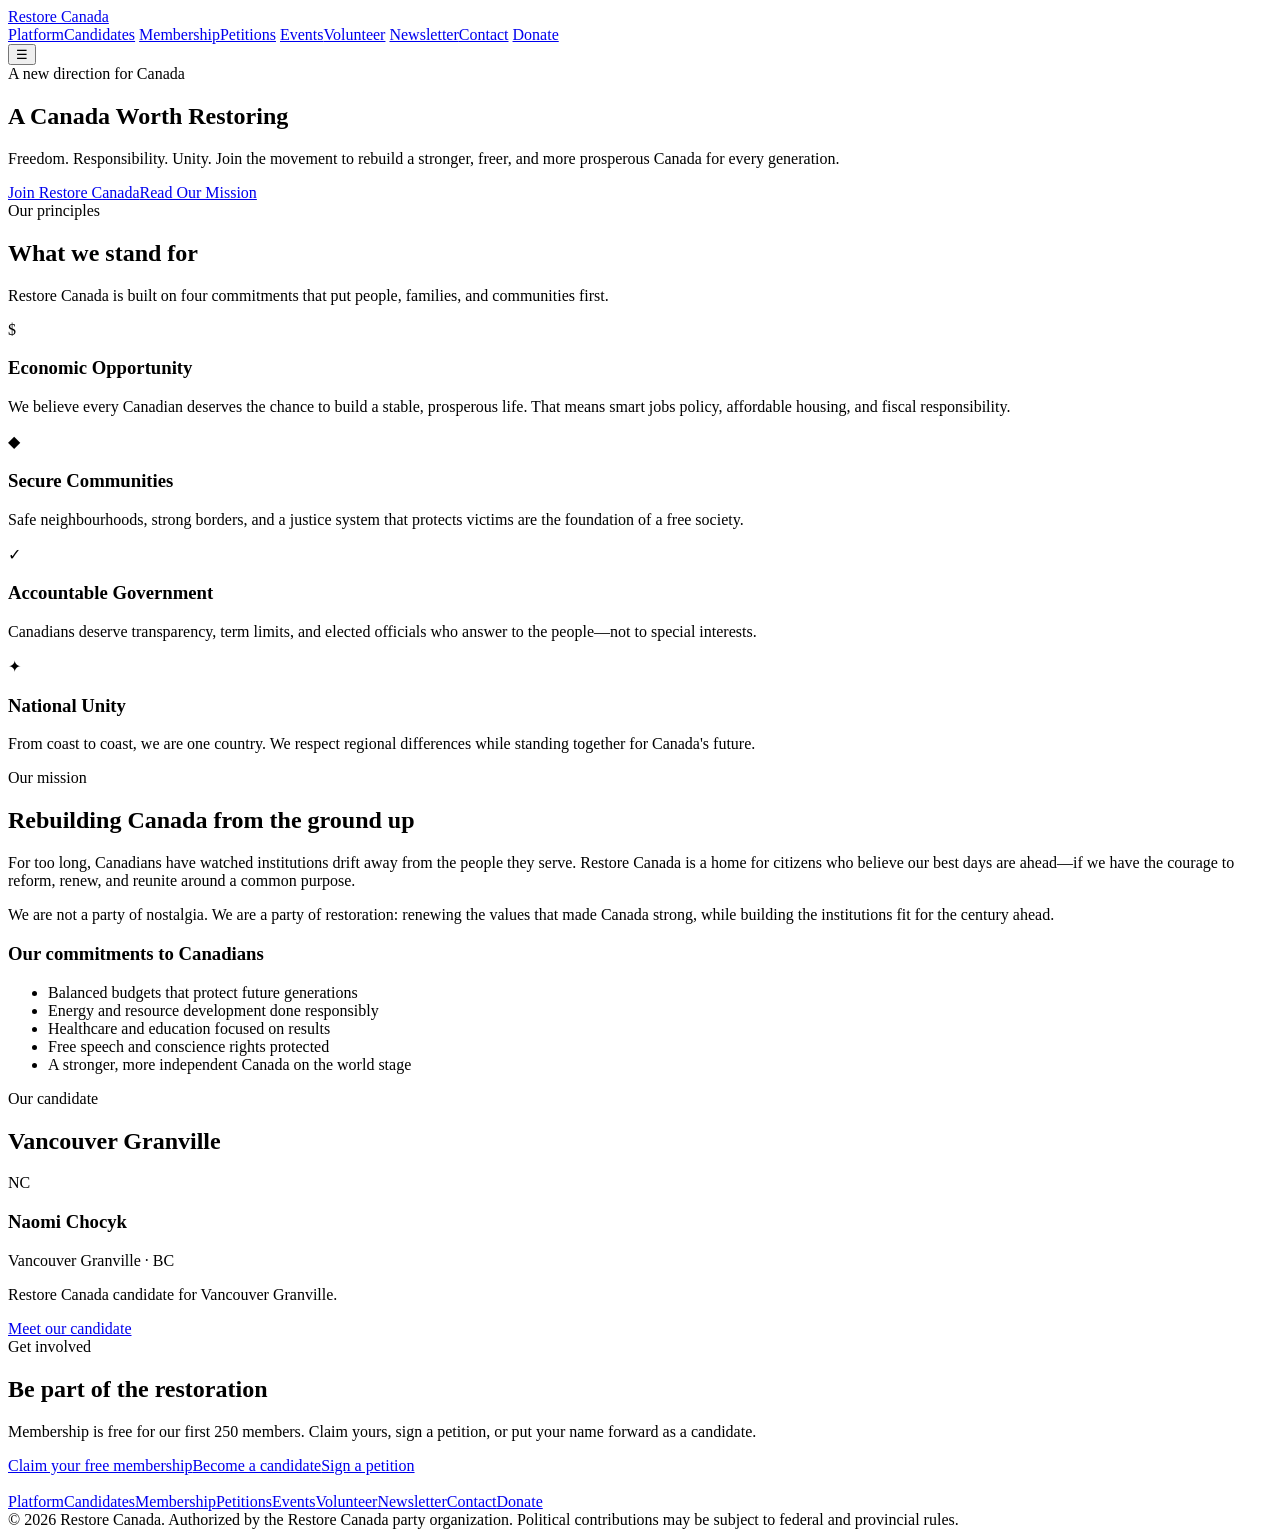
==== index.html @ 78493f51 "Add Restore Canada homepage" ====
<!doctype html><html><head><meta charset="utf-8"><meta name="viewport" content="width=device-width,initial-scale=1"><title>Restore Canada — A Canada Worth Restoring</title><link rel="stylesheet" href="style.css"></head><body><header><div class="wrap header"><a class="logo" href="index.html">Restore Canada</a><nav>
<a href="https://restore-canada.lovable.app/platform">Platform</a><a href="candidates.html">Candidates</a>
<a href="membership.html">Membership</a><a href="https://restore-canada.lovable.app/petitions">Petitions</a>
<a href="https://restore-canada.lovable.app/events">Events</a><a href="https://restore-canada.lovable.app/volunteer">Volunteer</a>
<a href="https://restore-canada.lovable.app/newsletter">Newsletter</a><a href="https://restore-canada.lovable.app/contact">Contact</a>
<a class="donate" href="https://restore-canada.lovable.app/donate">Donate</a></nav><button class="menu">☰</button></div></header>
<section class="hero"><div class="wrap"><div class="content"><div class="kicker">A new direction for Canada</div><h1>A Canada Worth Restoring</h1><p>Freedom. Responsibility. Unity. Join the movement to rebuild a stronger, freer, and more prosperous Canada for every generation.</p><div class="buttons"><a class="btn btn-red" href="membership.html">Join Restore Canada</a><a class="btn btn-light" href="#mission">Read Our Mission</a></div></div></div></section>
<section class="cream"><div class="wrap center"><div class="kicker">Our principles</div><h2 class="section-title">What we stand for</h2><p class="intro">Restore Canada is built on four commitments that put people, families, and communities first.</p>
<div class="grid4"><div class="principle"><div class="icon">$</div><h3>Economic Opportunity</h3><p>We believe every Canadian deserves the chance to build a stable, prosperous life. That means smart jobs policy, affordable housing, and fiscal responsibility.</p></div>
<div class="principle"><div class="icon">◆</div><h3>Secure Communities</h3><p>Safe neighbourhoods, strong borders, and a justice system that protects victims are the foundation of a free society.</p></div>
<div class="principle"><div class="icon">✓</div><h3>Accountable Government</h3><p>Canadians deserve transparency, term limits, and elected officials who answer to the people—not to special interests.</p></div>
<div class="principle"><div class="icon">✦</div><h3>National Unity</h3><p>From coast to coast, we are one country. We respect regional differences while standing together for Canada's future.</p></div></div></div></section>
<section id="mission"><div class="wrap mission"><div><div class="kicker">Our mission</div><h2>Rebuilding Canada from the ground up</h2><p>For too long, Canadians have watched institutions drift away from the people they serve. Restore Canada is a home for citizens who believe our best days are ahead—if we have the courage to reform, renew, and reunite around a common purpose.</p><p>We are not a party of nostalgia. We are a party of restoration: renewing the values that made Canada strong, while building the institutions fit for the century ahead.</p></div>
<div class="commit"><h3>Our commitments to Canadians</h3><ul><li>Balanced budgets that protect future generations</li><li>Energy and resource development done responsibly</li><li>Healthcare and education focused on results</li><li>Free speech and conscience rights protected</li><li>A stronger, more independent Canada on the world stage</li></ul></div></div></section>
<section class="candidate-band"><div class="wrap center"><div class="kicker">Our candidate</div><h2 class="section-title">Vancouver Granville</h2><div class="candidate-card"><div class="initials">NC</div><div><h3>Naomi Chocyk</h3><div class="riding">Vancouver Granville · BC</div><p>Restore Canada candidate for Vancouver Granville.</p><a class="btn btn-red" href="candidates.html">Meet our candidate</a></div></div></div></section>
<section class="involve"><div class="wrap center"><div class="kicker">Get involved</div><h2 class="section-title">Be part of the restoration</h2><p class="intro">Membership is free for our first 250 members. Claim yours, sign a petition, or put your name forward as a candidate.</p><div class="buttons"><a class="btn btn-red" href="membership.html">Claim your free membership</a><a class="btn btn-light" href="candidates.html">Become a candidate</a><a class="btn btn-light" href="https://restore-canada.lovable.app/petitions">Sign a petition</a></div></div></section>
<footer><div class="wrap"><div class="foot"><div><div class="logo" style="color:white">Restore Canada</div></div>
<div class="footlinks"><a href="https://restore-canada.lovable.app/platform">Platform</a><a href="candidates.html">Candidates</a><a href="membership.html">Membership</a><a href="https://restore-canada.lovable.app/petitions">Petitions</a><a href="https://restore-canada.lovable.app/events">Events</a><a href="https://restore-canada.lovable.app/volunteer">Volunteer</a><a href="https://restore-canada.lovable.app/newsletter">Newsletter</a><a href="https://restore-canada.lovable.app/contact">Contact</a><a href="https://restore-canada.lovable.app/donate">Donate</a></div></div>
<div class="copyright">© 2026 Restore Canada. Authorized by the Restore Canada party organization. Political contributions may be subject to federal and provincial rules.</div></div></footer></body></html>
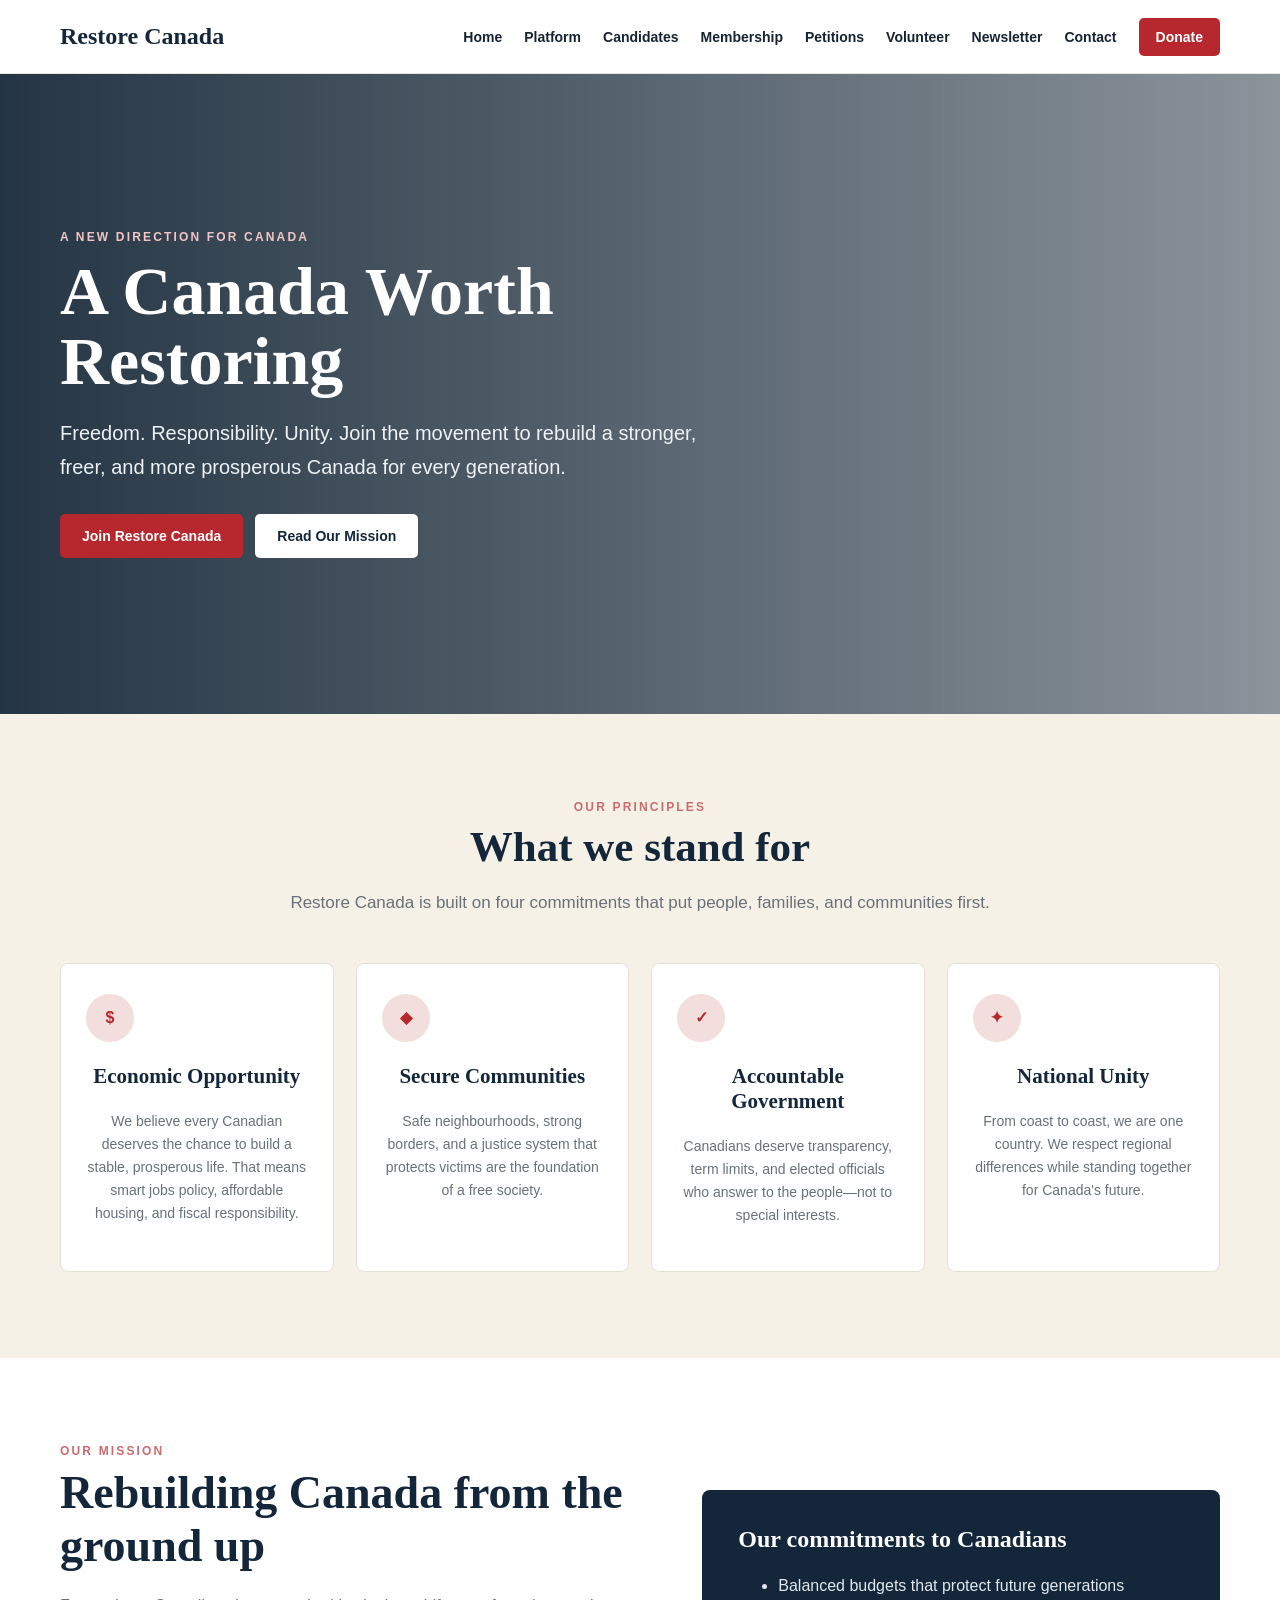
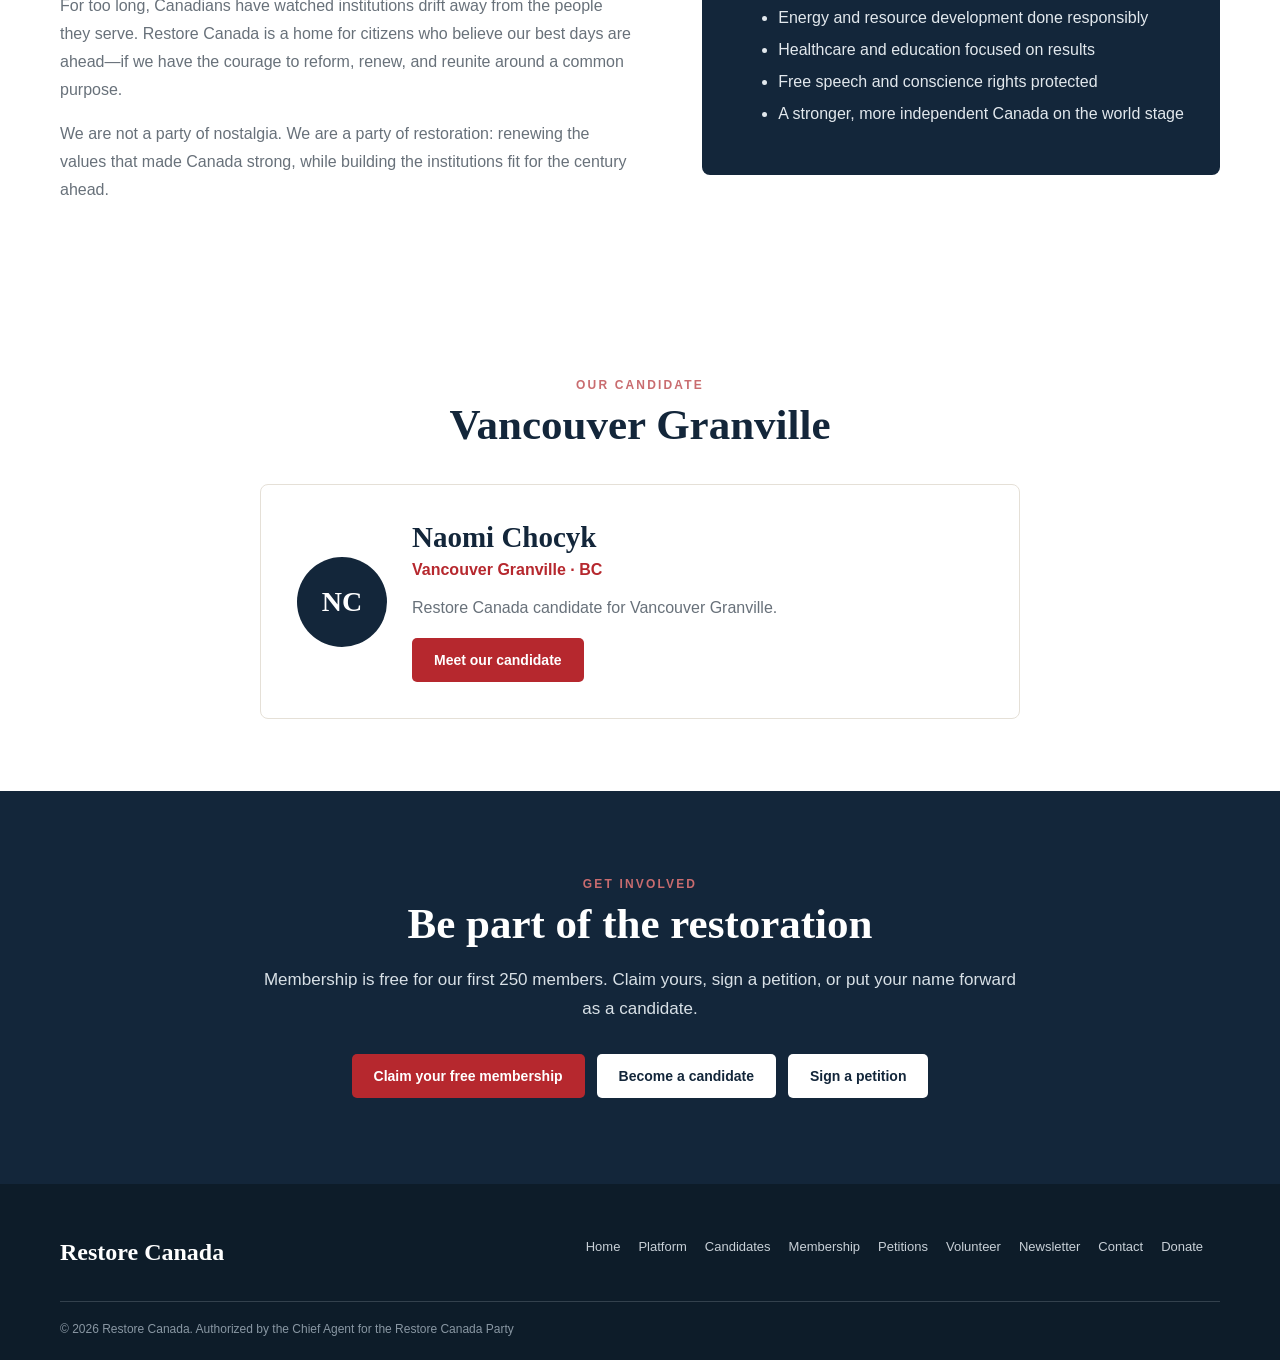
==== commit c7664503: "Update navigation and authorization footer" ====
--- a/index.html
+++ b/index.html
@@ -1,7 +1,7 @@
 <!doctype html><html><head><meta charset="utf-8"><meta name="viewport" content="width=device-width,initial-scale=1"><title>Restore Canada — A Canada Worth Restoring</title><link rel="stylesheet" href="style.css"></head><body><header><div class="wrap header"><a class="logo" href="index.html">Restore Canada</a><nav>
-<a href="https://restore-canada.lovable.app/platform">Platform</a><a href="candidates.html">Candidates</a>
+<a href="index.html">Home</a><a href="https://restore-canada.lovable.app/platform">Platform</a><a href="candidates.html">Candidates</a>
 <a href="membership.html">Membership</a><a href="https://restore-canada.lovable.app/petitions">Petitions</a>
-<a href="https://restore-canada.lovable.app/events">Events</a><a href="https://restore-canada.lovable.app/volunteer">Volunteer</a>
+<a href="https://restore-canada.lovable.app/volunteer">Volunteer</a>
 <a href="https://restore-canada.lovable.app/newsletter">Newsletter</a><a href="https://restore-canada.lovable.app/contact">Contact</a>
 <a class="donate" href="https://restore-canada.lovable.app/donate">Donate</a></nav><button class="menu">☰</button></div></header>
 <section class="hero"><div class="wrap"><div class="content"><div class="kicker">A new direction for Canada</div><h1>A Canada Worth Restoring</h1><p>Freedom. Responsibility. Unity. Join the movement to rebuild a stronger, freer, and more prosperous Canada for every generation.</p><div class="buttons"><a class="btn btn-red" href="membership.html">Join Restore Canada</a><a class="btn btn-light" href="#mission">Read Our Mission</a></div></div></div></section>
@@ -15,5 +15,5 @@
 <section class="candidate-band"><div class="wrap center"><div class="kicker">Our candidate</div><h2 class="section-title">Vancouver Granville</h2><div class="candidate-card"><div class="initials">NC</div><div><h3>Naomi Chocyk</h3><div class="riding">Vancouver Granville · BC</div><p>Restore Canada candidate for Vancouver Granville.</p><a class="btn btn-red" href="candidates.html">Meet our candidate</a></div></div></div></section>
 <section class="involve"><div class="wrap center"><div class="kicker">Get involved</div><h2 class="section-title">Be part of the restoration</h2><p class="intro">Membership is free for our first 250 members. Claim yours, sign a petition, or put your name forward as a candidate.</p><div class="buttons"><a class="btn btn-red" href="membership.html">Claim your free membership</a><a class="btn btn-light" href="candidates.html">Become a candidate</a><a class="btn btn-light" href="https://restore-canada.lovable.app/petitions">Sign a petition</a></div></div></section>
 <footer><div class="wrap"><div class="foot"><div><div class="logo" style="color:white">Restore Canada</div></div>
-<div class="footlinks"><a href="https://restore-canada.lovable.app/platform">Platform</a><a href="candidates.html">Candidates</a><a href="membership.html">Membership</a><a href="https://restore-canada.lovable.app/petitions">Petitions</a><a href="https://restore-canada.lovable.app/events">Events</a><a href="https://restore-canada.lovable.app/volunteer">Volunteer</a><a href="https://restore-canada.lovable.app/newsletter">Newsletter</a><a href="https://restore-canada.lovable.app/contact">Contact</a><a href="https://restore-canada.lovable.app/donate">Donate</a></div></div>
-<div class="copyright">© 2026 Restore Canada. Authorized by the Restore Canada party organization. Political contributions may be subject to federal and provincial rules.</div></div></footer></body></html>+<div class="footlinks"><a href="index.html">Home</a><a href="https://restore-canada.lovable.app/platform">Platform</a><a href="candidates.html">Candidates</a><a href="membership.html">Membership</a><a href="https://restore-canada.lovable.app/petitions">Petitions</a><a href="https://restore-canada.lovable.app/volunteer">Volunteer</a><a href="https://restore-canada.lovable.app/newsletter">Newsletter</a><a href="https://restore-canada.lovable.app/contact">Contact</a><a href="https://restore-canada.lovable.app/donate">Donate</a></div></div>
+<div class="copyright">© 2026 Restore Canada. Authorized by the Chief Agent for the Restore Canada Party</div></div></footer></body></html>
--- a/style.css
+++ b/style.css
@@ -0,0 +1,32 @@
+:root{--navy:#13263a;--red:#b6282e;--cream:#f6f1e7;--ink:#172331;--muted:#68717a;--white:#fff}
+*{box-sizing:border-box}html{scroll-behavior:smooth}body{margin:0;font-family:Arial,Helvetica,sans-serif;color:var(--ink);background:#fff}
+a{text-decoration:none;color:inherit}.wrap{width:min(1160px,92%);margin:auto}
+header{height:74px;background:#fff;border-bottom:1px solid #e8e5df;display:flex;align-items:center;position:sticky;top:0;z-index:20}
+.header{display:flex;align-items:center;justify-content:space-between;gap:28px}.logo{font-family:Georgia,serif;font-weight:800;font-size:24px;color:var(--navy)}
+nav{display:flex;gap:22px;align-items:center;font-size:14px;font-weight:700}nav a:hover{color:var(--red)}
+.donate{background:var(--red);color:#fff;padding:11px 17px;border-radius:5px}.menu{display:none;background:none;border:0;font-size:26px}
+.hero{min-height:600px;display:flex;align-items:center;background:linear-gradient(90deg,rgba(13,31,47,.90),rgba(13,31,47,.48)),url('https://pcweb2.azureedge.net/-/media/WET4/voyage-travel/conseils-tips/choisis-canada-choose/unique-experiences-1200-630.jpg?modified=20250516145007') center/cover;color:#fff}
+.hero .content{max-width:720px;padding:70px 0}.kicker{text-transform:uppercase;letter-spacing:.18em;font-size:12px;font-weight:800;color:#c96c6f}
+.hero .kicker{color:#f2c5c6}.hero h1{font-family:Georgia,serif;font-size:68px;line-height:1.03;margin:12px 0 18px}.hero p{font-size:20px;line-height:1.7;max-width:650px;color:#eef2f5}
+.buttons{display:flex;gap:12px;margin-top:30px;flex-wrap:wrap}.btn{display:inline-block;padding:14px 22px;border-radius:5px;font-weight:800;font-size:14px}.btn-red{background:var(--red);color:#fff}.btn-light{background:#fff;color:var(--navy)}
+section{padding:86px 0}.cream{background:var(--cream)}.center{text-align:center}.section-title{font-family:Georgia,serif;font-size:43px;color:var(--navy);margin:8px 0 18px}.intro{max-width:760px;margin:0 auto;color:var(--muted);font-size:17px;line-height:1.7}
+.grid4{display:grid;grid-template-columns:repeat(4,1fr);gap:22px;margin-top:45px}.principle{background:#fff;border:1px solid #e5e0d7;border-radius:8px;padding:30px 25px;min-height:235px}
+.icon{width:48px;height:48px;border-radius:50%;background:#f2dedc;color:var(--red);display:grid;place-items:center;font-weight:900;margin-bottom:22px}.principle h3{font-family:Georgia,serif;font-size:21px;color:var(--navy)}.principle p{color:var(--muted);line-height:1.65;font-size:14px}
+.mission{display:grid;grid-template-columns:1.05fr .95fr;gap:70px;align-items:center}.mission h2{font-family:Georgia,serif;font-size:46px;color:var(--navy);margin:8px 0 20px}.mission p{color:var(--muted);line-height:1.75}
+.commit{background:var(--navy);color:#fff;padding:36px;border-radius:8px}.commit h3{font-family:Georgia,serif;font-size:24px;margin-top:0}.commit li{margin:14px 0;color:#e2e8ed}
+.involve{background:var(--navy);color:#fff}.involve .section-title{color:#fff}.involve .intro{color:#d8e0e6}.involve .buttons{justify-content:center}
+.candidate-band{padding:72px 0;background:#fff}.candidate-card{max-width:760px;margin:35px auto 0;border:1px solid #e5e0d7;border-radius:8px;padding:36px;display:grid;grid-template-columns:90px 1fr;gap:25px;align-items:center;text-align:left}
+.initials{width:90px;height:90px;border-radius:50%;display:grid;place-items:center;background:var(--navy);color:#fff;font-family:Georgia,serif;font-size:28px;font-weight:800}.candidate-card h3{font-family:Georgia,serif;font-size:29px;margin:0;color:var(--navy)}.riding{color:var(--red);font-weight:800;margin:7px 0}.candidate-card p{color:var(--muted);line-height:1.65}
+footer{background:#0d1c29;color:#c8d0d7;padding:55px 0 24px}.foot{display:grid;grid-template-columns:1.5fr 2fr;gap:50px}.footlinks{display:flex;gap:18px;flex-wrap:wrap;font-size:13px}.copyright{border-top:1px solid #33414d;margin-top:35px;padding-top:20px;font-size:12px;color:#8997a3}
+.pagehero{background:var(--cream);padding:80px 0;text-align:center}.pagehero h1{font-family:Georgia,serif;font-size:54px;color:var(--navy);margin:10px 0}.candidate-only{max-width:820px;margin:0 auto}.candidate-only .candidate-card{max-width:820px}
+.apply{background:var(--cream)}.applybox{max-width:760px;margin:auto}.apply h2{font-family:Georgia,serif;font-size:40px;color:var(--navy)}.apply li{margin:10px 0;color:var(--muted)}
+form{display:grid;gap:14px;margin-top:28px}input,textarea{padding:14px;border:1px solid #d4d0c8;border-radius:5px;font:inherit}button.btn{border:0;cursor:pointer}
+@media(max-width:900px){nav{display:none}.menu{display:block}.grid4{grid-template-columns:1fr 1fr}.mission{grid-template-columns:1fr}.hero h1{font-size:52px}.foot{grid-template-columns:1fr}}
+@media(max-width:600px){.grid4{grid-template-columns:1fr}.hero h1{font-size:43px}.hero p{font-size:17px}.section-title{font-size:36px}.candidate-card{grid-template-columns:1fr;text-align:center}.initials{margin:auto}}
+.membership-wrap{max-width:820px;margin:auto}
+.membership-form{margin-top:34px;background:#fff;border:1px solid #e5e0d7;border-radius:8px;padding:32px;display:grid;gap:14px}
+.membership-form .row{display:grid;grid-template-columns:1fr 1fr;gap:14px}
+.membership-form label{font-size:13px;font-weight:800;color:var(--navy)}
+.membership-form input,.membership-form select{margin-top:7px;width:100%;padding:14px;border:1px solid #d4d0c8;border-radius:5px;font:inherit;background:#fff}
+.note{font-size:13px;color:var(--muted);line-height:1.6}
+@media(max-width:600px){.membership-form .row{grid-template-columns:1fr}}
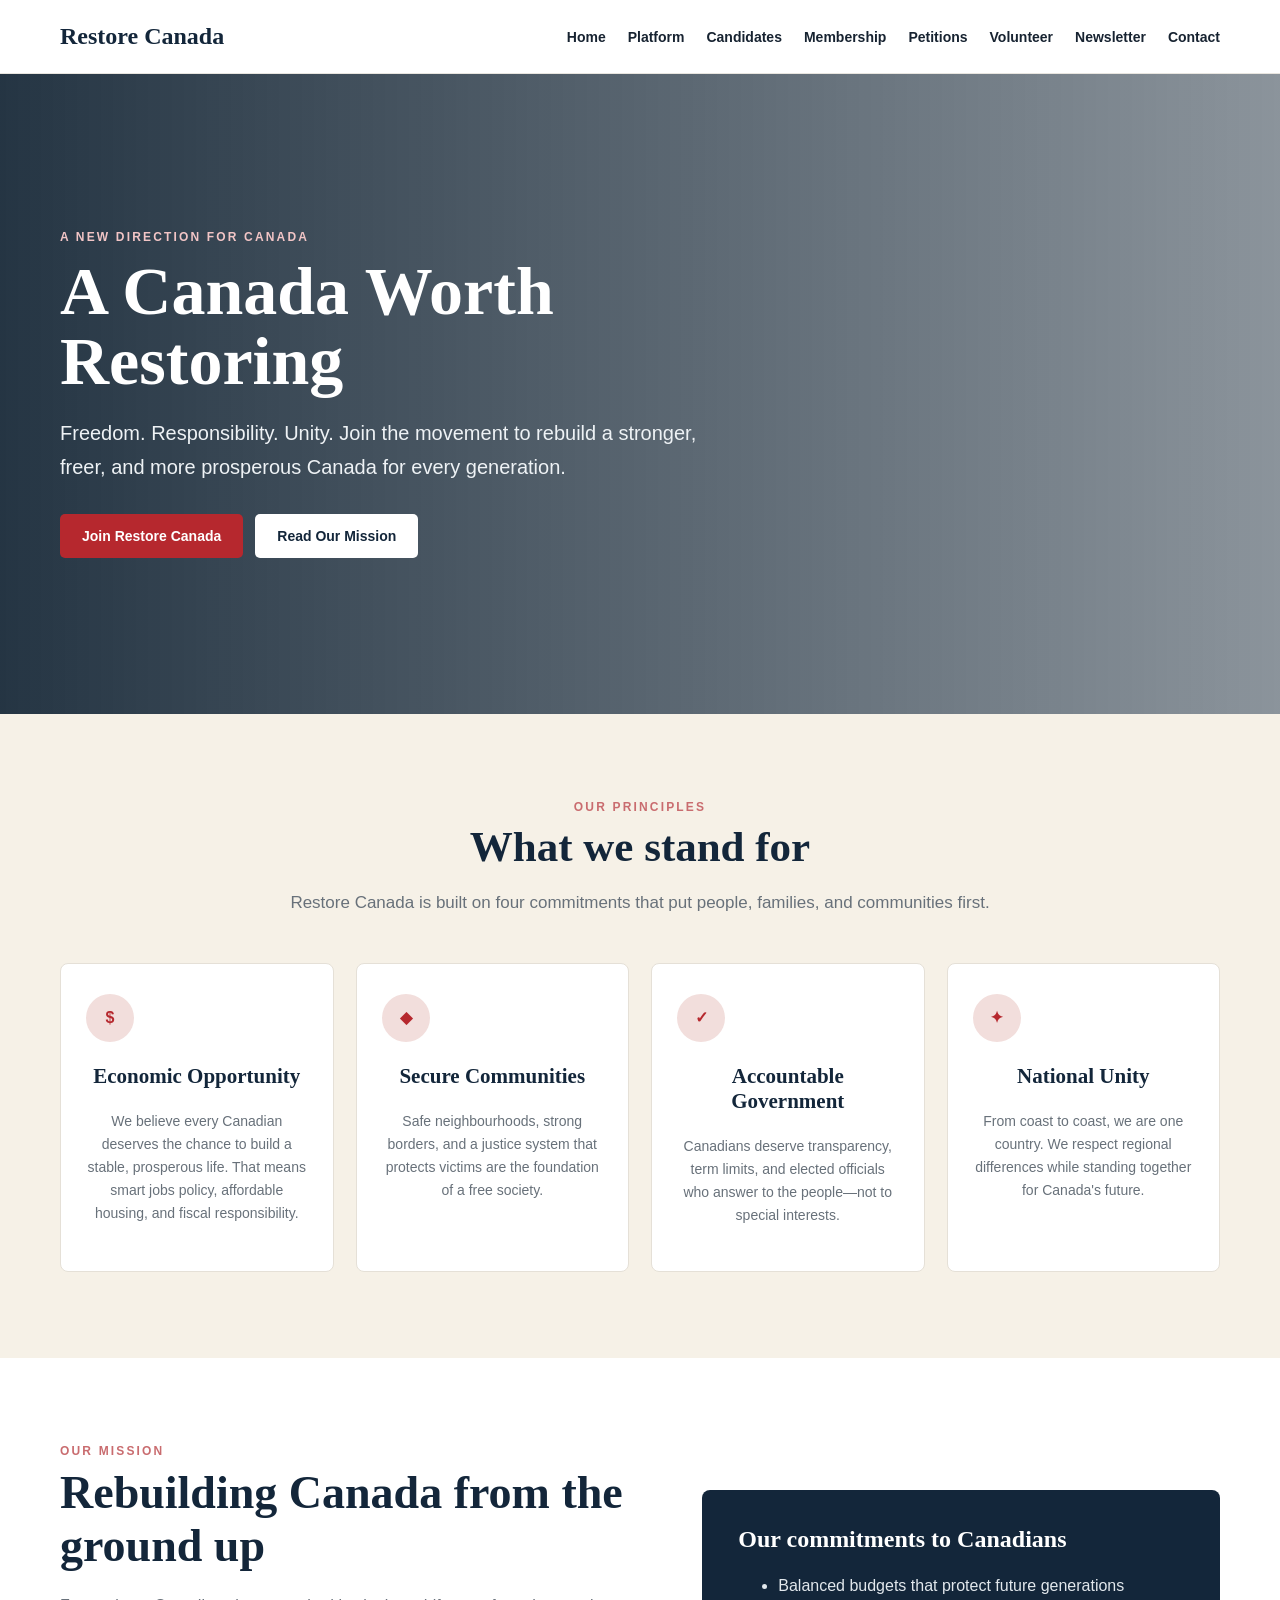
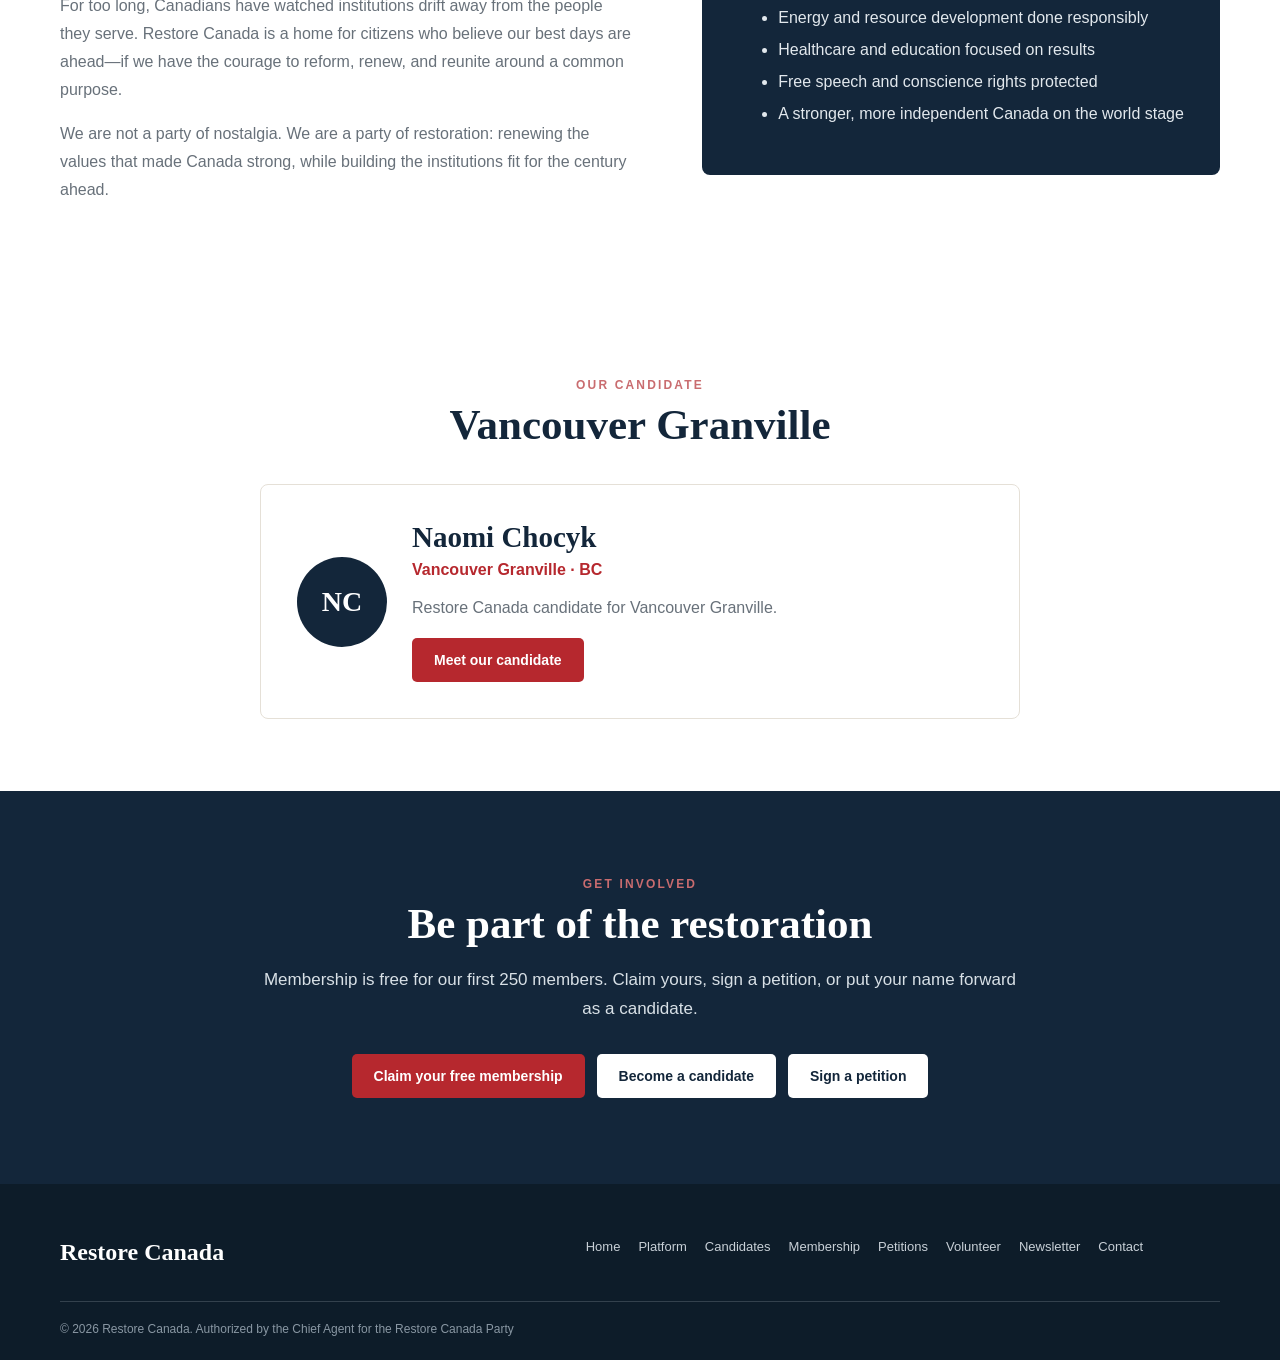
==== commit 67af7077: "Hide donate until ready" ====
--- a/index.html
+++ b/index.html
@@ -2,8 +2,7 @@
 <a href="index.html">Home</a><a href="https://restore-canada.lovable.app/platform">Platform</a><a href="candidates.html">Candidates</a>
 <a href="membership.html">Membership</a><a href="https://restore-canada.lovable.app/petitions">Petitions</a>
 <a href="https://restore-canada.lovable.app/volunteer">Volunteer</a>
-<a href="https://restore-canada.lovable.app/newsletter">Newsletter</a><a href="https://restore-canada.lovable.app/contact">Contact</a>
-<a class="donate" href="https://restore-canada.lovable.app/donate">Donate</a></nav><button class="menu">☰</button></div></header>
+<a href="https://restore-canada.lovable.app/newsletter">Newsletter</a><a href="https://restore-canada.lovable.app/contact">Contact</a></nav><button class="menu">☰</button></div></header>
 <section class="hero"><div class="wrap"><div class="content"><div class="kicker">A new direction for Canada</div><h1>A Canada Worth Restoring</h1><p>Freedom. Responsibility. Unity. Join the movement to rebuild a stronger, freer, and more prosperous Canada for every generation.</p><div class="buttons"><a class="btn btn-red" href="membership.html">Join Restore Canada</a><a class="btn btn-light" href="#mission">Read Our Mission</a></div></div></div></section>
 <section class="cream"><div class="wrap center"><div class="kicker">Our principles</div><h2 class="section-title">What we stand for</h2><p class="intro">Restore Canada is built on four commitments that put people, families, and communities first.</p>
 <div class="grid4"><div class="principle"><div class="icon">$</div><h3>Economic Opportunity</h3><p>We believe every Canadian deserves the chance to build a stable, prosperous life. That means smart jobs policy, affordable housing, and fiscal responsibility.</p></div>
@@ -15,5 +14,5 @@
 <section class="candidate-band"><div class="wrap center"><div class="kicker">Our candidate</div><h2 class="section-title">Vancouver Granville</h2><div class="candidate-card"><div class="initials">NC</div><div><h3>Naomi Chocyk</h3><div class="riding">Vancouver Granville · BC</div><p>Restore Canada candidate for Vancouver Granville.</p><a class="btn btn-red" href="candidates.html">Meet our candidate</a></div></div></div></section>
 <section class="involve"><div class="wrap center"><div class="kicker">Get involved</div><h2 class="section-title">Be part of the restoration</h2><p class="intro">Membership is free for our first 250 members. Claim yours, sign a petition, or put your name forward as a candidate.</p><div class="buttons"><a class="btn btn-red" href="membership.html">Claim your free membership</a><a class="btn btn-light" href="candidates.html">Become a candidate</a><a class="btn btn-light" href="https://restore-canada.lovable.app/petitions">Sign a petition</a></div></div></section>
 <footer><div class="wrap"><div class="foot"><div><div class="logo" style="color:white">Restore Canada</div></div>
-<div class="footlinks"><a href="index.html">Home</a><a href="https://restore-canada.lovable.app/platform">Platform</a><a href="candidates.html">Candidates</a><a href="membership.html">Membership</a><a href="https://restore-canada.lovable.app/petitions">Petitions</a><a href="https://restore-canada.lovable.app/volunteer">Volunteer</a><a href="https://restore-canada.lovable.app/newsletter">Newsletter</a><a href="https://restore-canada.lovable.app/contact">Contact</a><a href="https://restore-canada.lovable.app/donate">Donate</a></div></div>
+<div class="footlinks"><a href="index.html">Home</a><a href="https://restore-canada.lovable.app/platform">Platform</a><a href="candidates.html">Candidates</a><a href="membership.html">Membership</a><a href="https://restore-canada.lovable.app/petitions">Petitions</a><a href="https://restore-canada.lovable.app/volunteer">Volunteer</a><a href="https://restore-canada.lovable.app/newsletter">Newsletter</a><a href="https://restore-canada.lovable.app/contact">Contact</a></div></div>
 <div class="copyright">© 2026 Restore Canada. Authorized by the Chief Agent for the Restore Canada Party</div></div></footer></body></html>
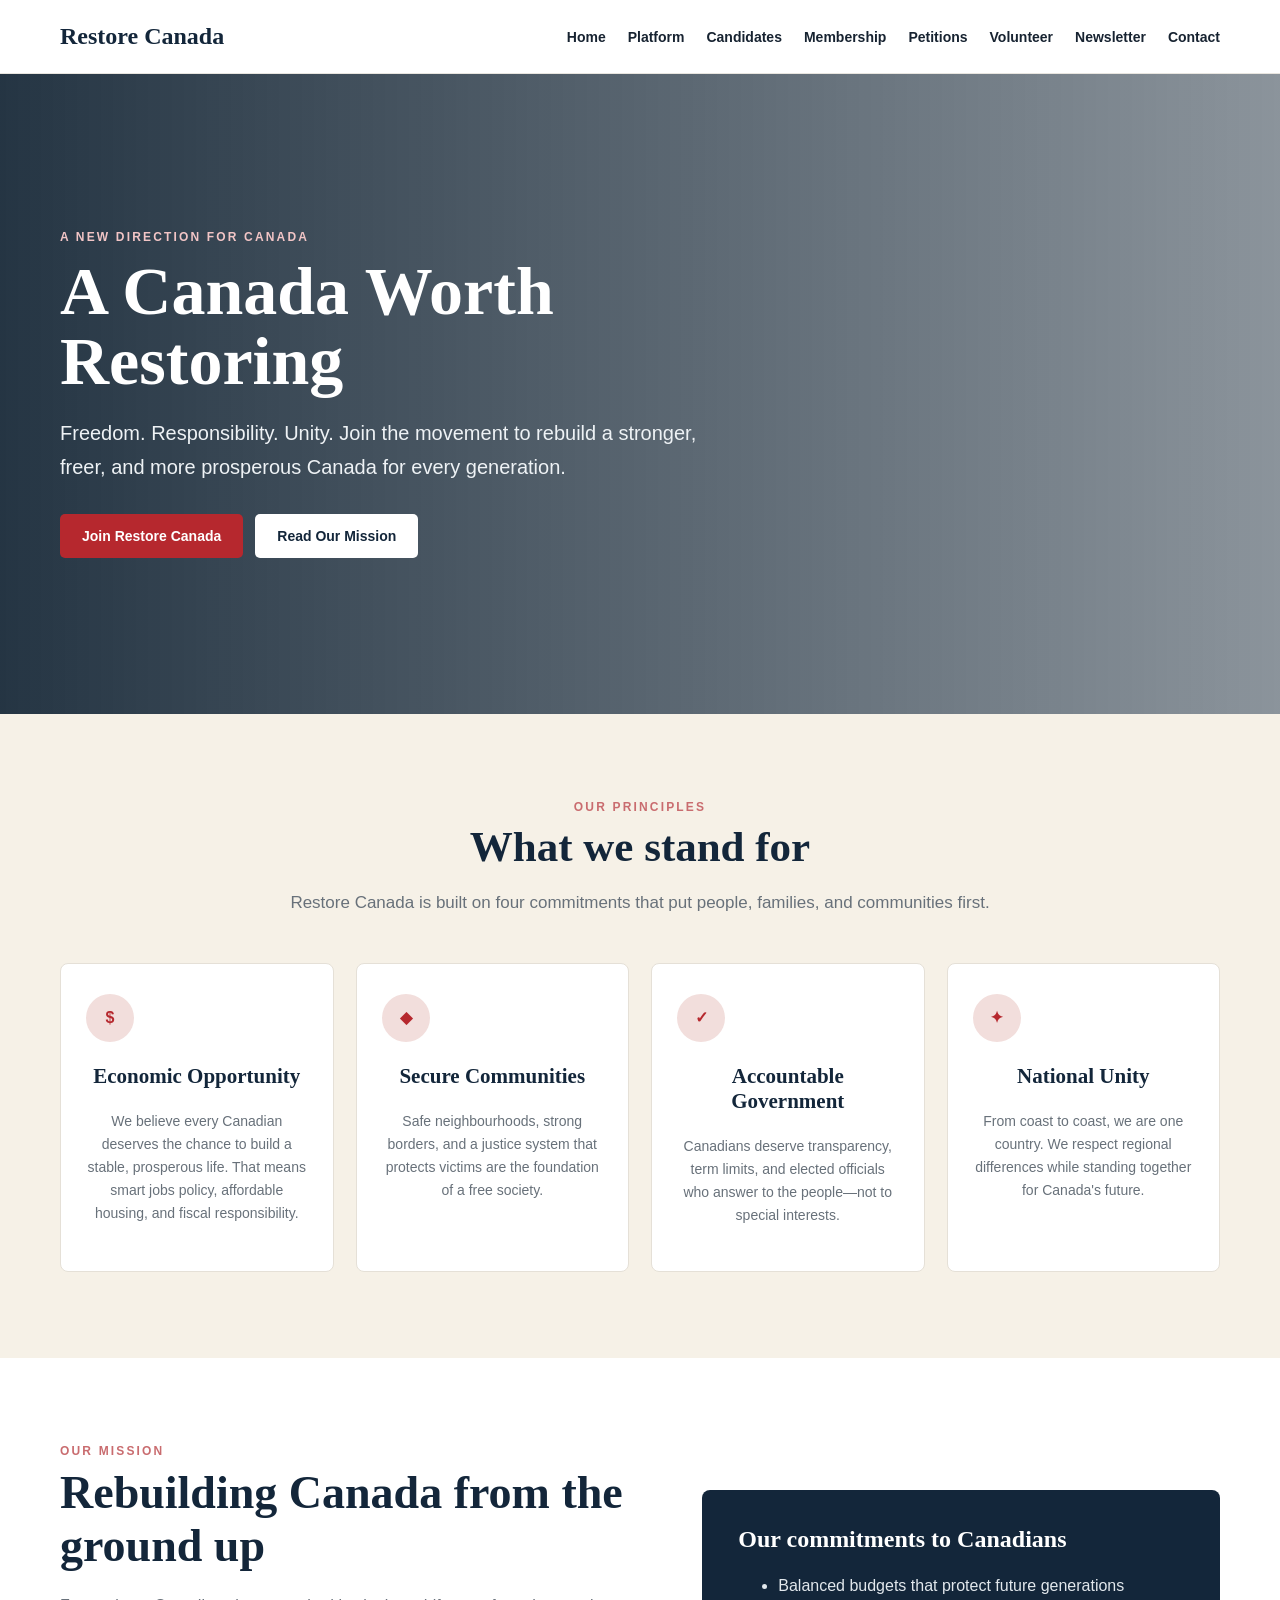
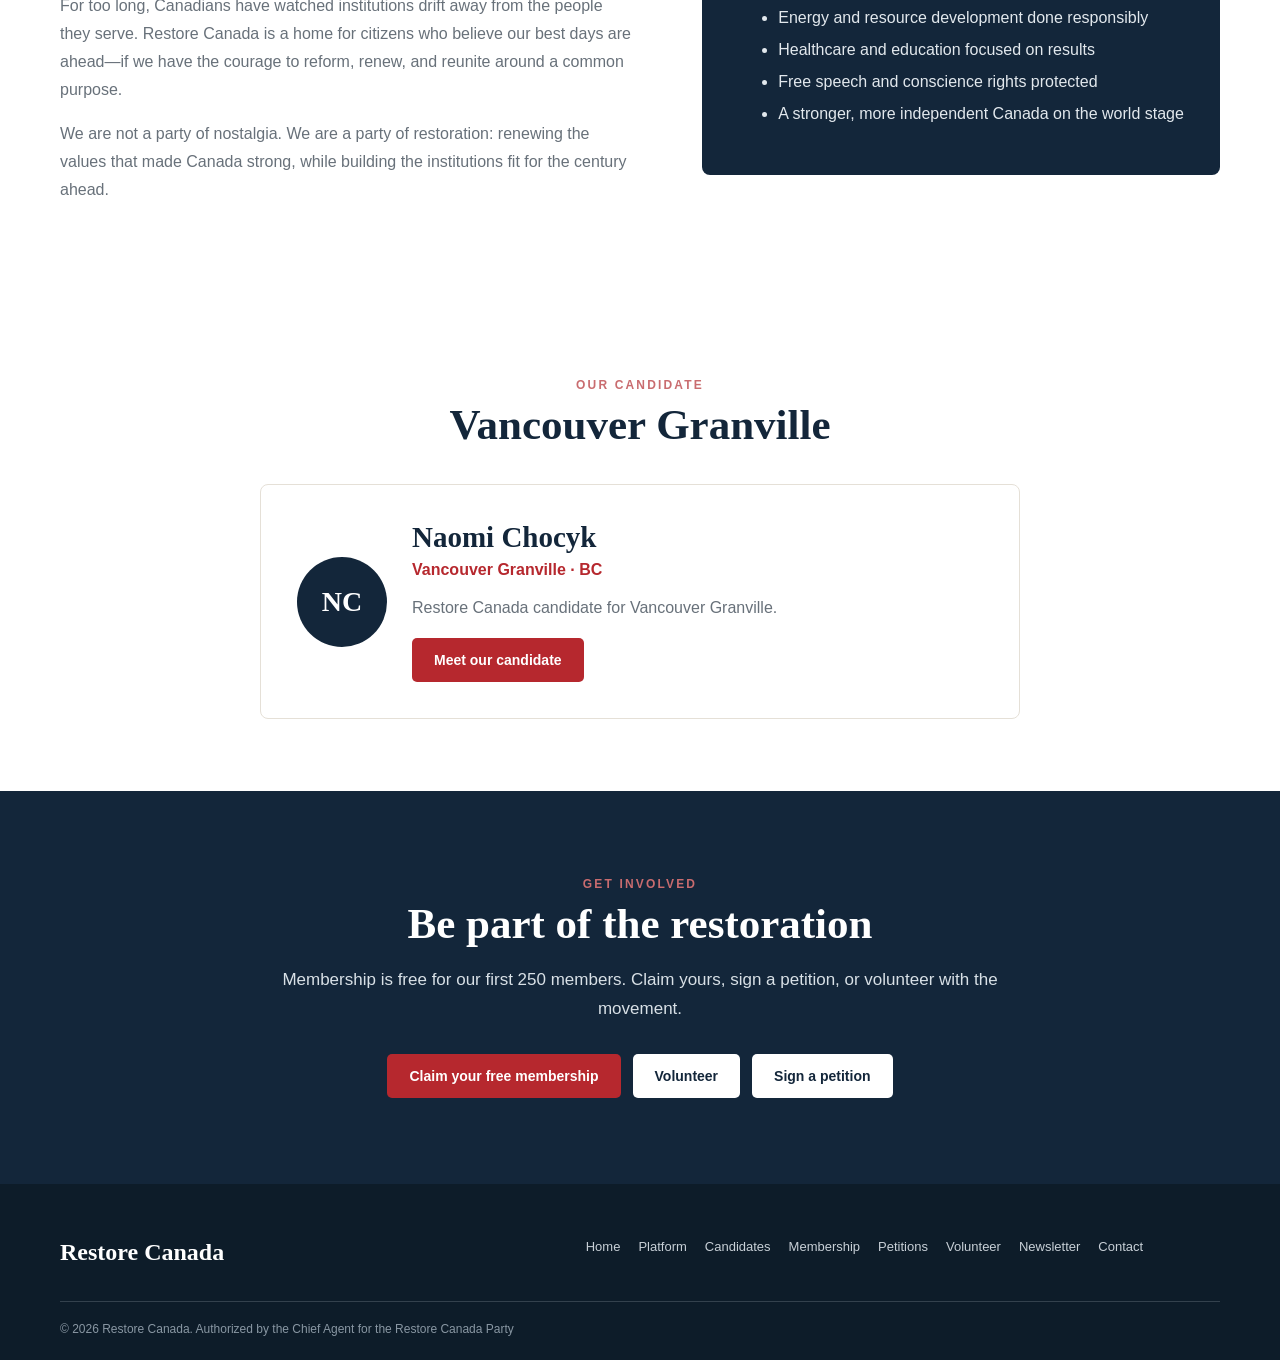
==== commit adf81ee7: "Use local site links throughout homepage" ====
--- a/index.html
+++ b/index.html
@@ -1,8 +1,8 @@
 <!doctype html><html><head><meta charset="utf-8"><meta name="viewport" content="width=device-width,initial-scale=1"><title>Restore Canada — A Canada Worth Restoring</title><link rel="stylesheet" href="style.css"></head><body><header><div class="wrap header"><a class="logo" href="index.html">Restore Canada</a><nav>
-<a href="index.html">Home</a><a href="https://restore-canada.lovable.app/platform">Platform</a><a href="candidates.html">Candidates</a>
-<a href="membership.html">Membership</a><a href="https://restore-canada.lovable.app/petitions">Petitions</a>
-<a href="https://restore-canada.lovable.app/volunteer">Volunteer</a>
-<a href="https://restore-canada.lovable.app/newsletter">Newsletter</a><a href="https://restore-canada.lovable.app/contact">Contact</a></nav><button class="menu">☰</button></div></header>
+<a href="index.html">Home</a><a href="platform.html">Platform</a><a href="candidates.html">Candidates</a>
+<a href="membership.html">Membership</a><a href="petitions.html">Petitions</a>
+<a href="volunteer.html">Volunteer</a>
+<a href="newsletter.html">Newsletter</a><a href="contact.html">Contact</a></nav><button class="menu">☰</button></div></header>
 <section class="hero"><div class="wrap"><div class="content"><div class="kicker">A new direction for Canada</div><h1>A Canada Worth Restoring</h1><p>Freedom. Responsibility. Unity. Join the movement to rebuild a stronger, freer, and more prosperous Canada for every generation.</p><div class="buttons"><a class="btn btn-red" href="membership.html">Join Restore Canada</a><a class="btn btn-light" href="#mission">Read Our Mission</a></div></div></div></section>
 <section class="cream"><div class="wrap center"><div class="kicker">Our principles</div><h2 class="section-title">What we stand for</h2><p class="intro">Restore Canada is built on four commitments that put people, families, and communities first.</p>
 <div class="grid4"><div class="principle"><div class="icon">$</div><h3>Economic Opportunity</h3><p>We believe every Canadian deserves the chance to build a stable, prosperous life. That means smart jobs policy, affordable housing, and fiscal responsibility.</p></div>
@@ -12,7 +12,7 @@
 <section id="mission"><div class="wrap mission"><div><div class="kicker">Our mission</div><h2>Rebuilding Canada from the ground up</h2><p>For too long, Canadians have watched institutions drift away from the people they serve. Restore Canada is a home for citizens who believe our best days are ahead—if we have the courage to reform, renew, and reunite around a common purpose.</p><p>We are not a party of nostalgia. We are a party of restoration: renewing the values that made Canada strong, while building the institutions fit for the century ahead.</p></div>
 <div class="commit"><h3>Our commitments to Canadians</h3><ul><li>Balanced budgets that protect future generations</li><li>Energy and resource development done responsibly</li><li>Healthcare and education focused on results</li><li>Free speech and conscience rights protected</li><li>A stronger, more independent Canada on the world stage</li></ul></div></div></section>
 <section class="candidate-band"><div class="wrap center"><div class="kicker">Our candidate</div><h2 class="section-title">Vancouver Granville</h2><div class="candidate-card"><div class="initials">NC</div><div><h3>Naomi Chocyk</h3><div class="riding">Vancouver Granville · BC</div><p>Restore Canada candidate for Vancouver Granville.</p><a class="btn btn-red" href="candidates.html">Meet our candidate</a></div></div></div></section>
-<section class="involve"><div class="wrap center"><div class="kicker">Get involved</div><h2 class="section-title">Be part of the restoration</h2><p class="intro">Membership is free for our first 250 members. Claim yours, sign a petition, or put your name forward as a candidate.</p><div class="buttons"><a class="btn btn-red" href="membership.html">Claim your free membership</a><a class="btn btn-light" href="candidates.html">Become a candidate</a><a class="btn btn-light" href="https://restore-canada.lovable.app/petitions">Sign a petition</a></div></div></section>
+<section class="involve"><div class="wrap center"><div class="kicker">Get involved</div><h2 class="section-title">Be part of the restoration</h2><p class="intro">Membership is free for our first 250 members. Claim yours, sign a petition, or volunteer with the movement.</p><div class="buttons"><a class="btn btn-red" href="membership.html">Claim your free membership</a><a class="btn btn-light" href="volunteer.html">Volunteer</a><a class="btn btn-light" href="petitions.html">Sign a petition</a></div></div></section>
 <footer><div class="wrap"><div class="foot"><div><div class="logo" style="color:white">Restore Canada</div></div>
-<div class="footlinks"><a href="index.html">Home</a><a href="https://restore-canada.lovable.app/platform">Platform</a><a href="candidates.html">Candidates</a><a href="membership.html">Membership</a><a href="https://restore-canada.lovable.app/petitions">Petitions</a><a href="https://restore-canada.lovable.app/volunteer">Volunteer</a><a href="https://restore-canada.lovable.app/newsletter">Newsletter</a><a href="https://restore-canada.lovable.app/contact">Contact</a></div></div>
+<div class="footlinks"><a href="index.html">Home</a><a href="platform.html">Platform</a><a href="candidates.html">Candidates</a><a href="membership.html">Membership</a><a href="petitions.html">Petitions</a><a href="volunteer.html">Volunteer</a><a href="newsletter.html">Newsletter</a><a href="contact.html">Contact</a></div></div>
 <div class="copyright">© 2026 Restore Canada. Authorized by the Chief Agent for the Restore Canada Party</div></div></footer></body></html>
